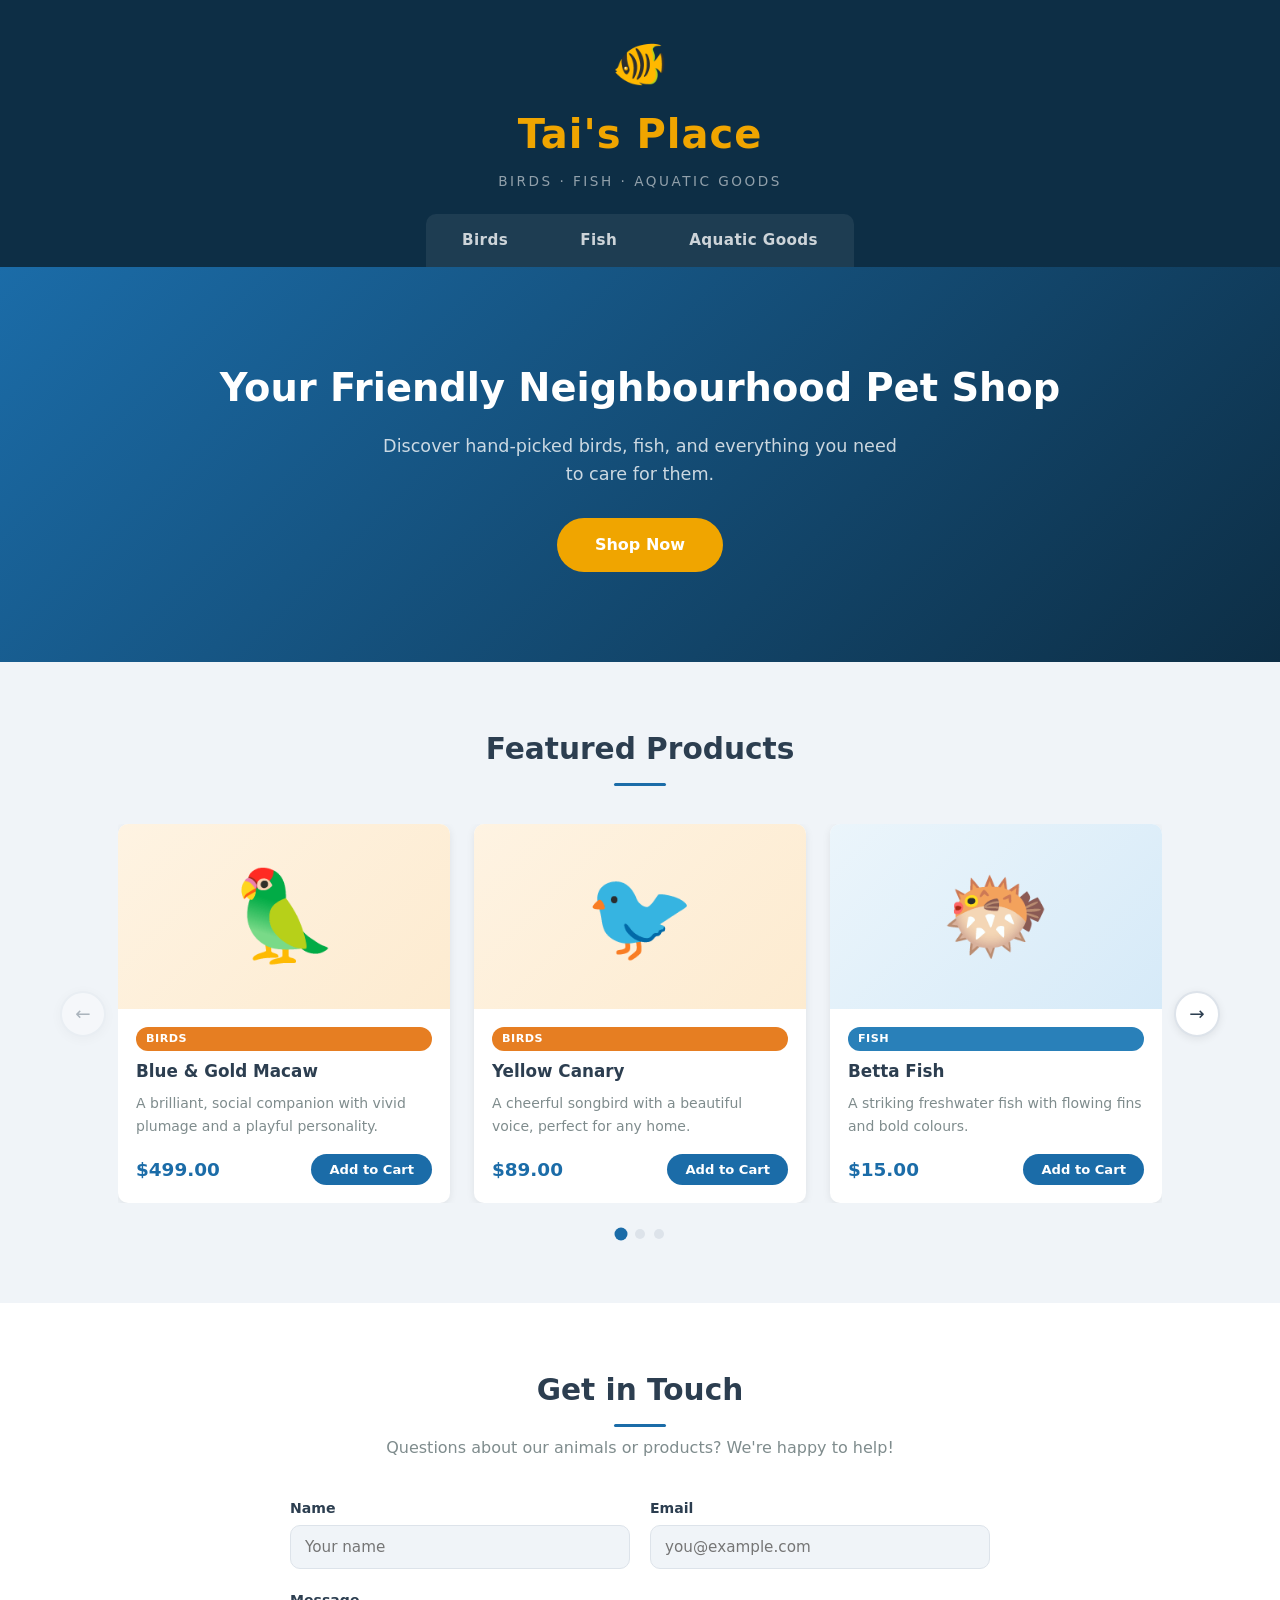
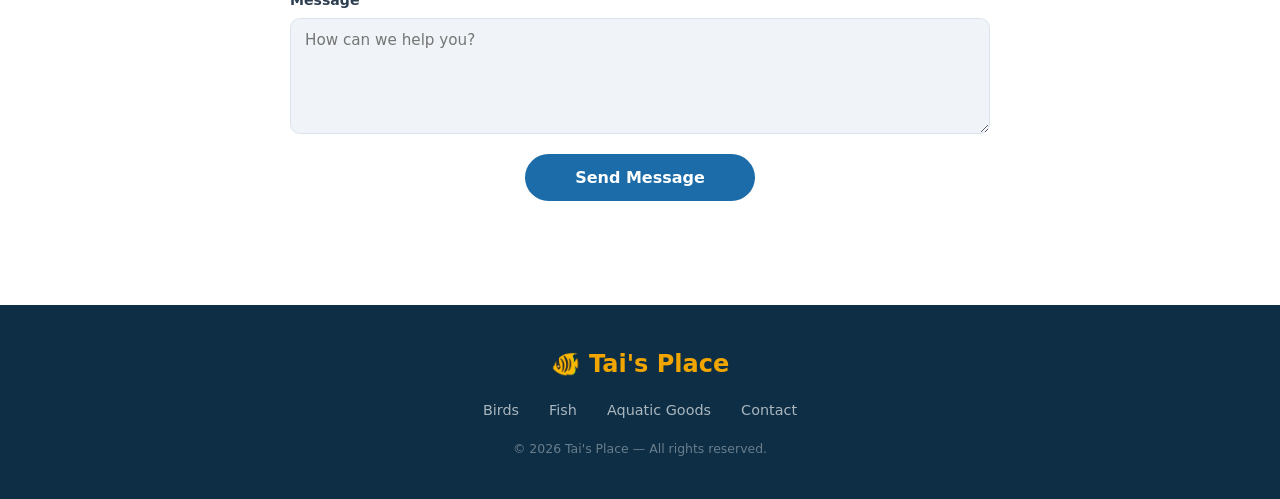
==== index.html @ bb194ff0 "Initial commit" ====
<!DOCTYPE html>
<html lang="en">
<head>
  <meta charset="UTF-8" />
  <meta name="viewport" content="width=device-width, initial-scale=1.0" />
  <title>Tai's Place — Birds, Fish &amp; Aquatic Goods</title>
  <link rel="stylesheet" href="style.css" />
</head>
<body>

  <!-- ============================================================
       HEADER: Logo (centered) + Navigation (centered below logo)
  ============================================================ -->
  <header class="site-header">

    <!-- Logo -->
    <div class="logo">
      <span class="logo-icon">🐠</span>
      <h1>Tai's Place</h1>
      <p class="tagline">Birds · Fish · Aquatic Goods</p>
    </div>

    <!-- Nav links: Birds | Fish | Aquatic Goods -->
    <nav class="main-nav" aria-label="Main navigation">
      <ul>
        <li><a href="#birds"        class="nav-link">Birds</a></li>
        <li><a href="#fish"         class="nav-link">Fish</a></li>
        <li><a href="#aquatic-goods" class="nav-link">Aquatic Goods</a></li>
      </ul>
    </nav>

  </header>

  <!-- ============================================================
       HERO BANNER — quick welcome section (generic website staple)
  ============================================================ -->
  <section class="hero">
    <div class="hero-content">
      <h2>Your Friendly Neighbourhood Pet Shop</h2>
      <p>Discover hand-picked birds, fish, and everything you need to care for them.</p>
      <a href="#featured" class="btn-primary">Shop Now</a>
    </div>
  </section>

  <!-- ============================================================
       MAIN CONTENT
  ============================================================ -->
  <main>

    <!-- ---- FEATURED PRODUCTS CAROUSEL ---- -->
    <section class="carousel-section" id="featured">
      <h2 class="section-title">Featured Products</h2>

      <div class="carousel-wrapper">

        <!-- Previous arrow button -->
        <button class="carousel-btn" id="prevBtn" aria-label="Previous product">&#8592;</button>

        <!-- Viewport: clips the overflowing track -->
        <div class="carousel-viewport">

          <!-- Track: slides left/right via JS translateX -->
          <div class="carousel-track" id="carouselTrack">

            <!-- Product 1 — Birds -->
            <article class="product-card" id="birds">
              <div class="card-image birds-bg">🦜</div>
              <div class="card-body">
                <span class="badge badge-birds">Birds</span>
                <h3>Blue &amp; Gold Macaw</h3>
                <p>A brilliant, social companion with vivid plumage and a playful personality.</p>
                <div class="card-footer">
                  <span class="price">$499.00</span>
                  <button class="btn-cart">Add to Cart</button>
                </div>
              </div>
            </article>

            <!-- Product 2 — Birds -->
            <article class="product-card">
              <div class="card-image birds-bg">🐦</div>
              <div class="card-body">
                <span class="badge badge-birds">Birds</span>
                <h3>Yellow Canary</h3>
                <p>A cheerful songbird with a beautiful voice, perfect for any home.</p>
                <div class="card-footer">
                  <span class="price">$89.00</span>
                  <button class="btn-cart">Add to Cart</button>
                </div>
              </div>
            </article>

            <!-- Product 3 — Fish -->
            <article class="product-card" id="fish">
              <div class="card-image fish-bg">🐡</div>
              <div class="card-body">
                <span class="badge badge-fish">Fish</span>
                <h3>Betta Fish</h3>
                <p>A striking freshwater fish with flowing fins and bold colours.</p>
                <div class="card-footer">
                  <span class="price">$15.00</span>
                  <button class="btn-cart">Add to Cart</button>
                </div>
              </div>
            </article>

            <!-- Product 4 — Fish -->
            <article class="product-card">
              <div class="card-image fish-bg">🐟</div>
              <div class="card-body">
                <span class="badge badge-fish">Fish</span>
                <h3>Goldfish</h3>
                <p>A classic, easy-care pet fish that's great for beginners of all ages.</p>
                <div class="card-footer">
                  <span class="price">$8.00</span>
                  <button class="btn-cart">Add to Cart</button>
                </div>
              </div>
            </article>

            <!-- Product 5 — Aquatic Goods -->
            <article class="product-card" id="aquatic-goods">
              <div class="card-image aquatic-bg">🪸</div>
              <div class="card-body">
                <span class="badge badge-aquatic">Aquatic Goods</span>
                <h3>Aquarium Starter Kit</h3>
                <p>Tank, filter, air pump, and décor — everything you need in one box.</p>
                <div class="card-footer">
                  <span class="price">$129.00</span>
                  <button class="btn-cart">Add to Cart</button>
                </div>
              </div>
            </article>

          </div><!-- end .carousel-track -->
        </div><!-- end .carousel-viewport -->

        <!-- Next arrow button -->
        <button class="carousel-btn" id="nextBtn" aria-label="Next product">&#8594;</button>

      </div><!-- end .carousel-wrapper -->

      <!-- Dot indicators — built dynamically in script.js -->
      <div class="carousel-dots" id="carouselDots" aria-label="Slide navigation"></div>

    </section><!-- end #featured -->

    <!-- ---- CONTACT SECTION ---- -->
    <section class="contact-section" id="contact">
      <div class="contact-inner">

        <h2 class="section-title">Get in Touch</h2>
        <p class="contact-subtitle">Questions about our animals or products? We're happy to help!</p>

        <form class="contact-form" id="contactForm" novalidate>

          <!-- Name + Email side by side on wider screens -->
          <div class="form-row">
            <div class="form-group">
              <label for="name">Name</label>
              <input type="text"  id="name"  name="name"  placeholder="Your name"         required />
            </div>
            <div class="form-group">
              <label for="email">Email</label>
              <input type="email" id="email" name="email" placeholder="you@example.com"   required />
            </div>
          </div>

          <div class="form-group">
            <label for="message">Message</label>
            <textarea id="message" name="message" rows="5" placeholder="How can we help you?" required></textarea>
          </div>

          <button type="submit" class="btn-submit">Send Message</button>

          <!-- Success / error message (set by script.js) -->
          <p class="form-feedback" id="formFeedback" aria-live="polite"></p>

        </form>
      </div>
    </section><!-- end #contact -->

  </main>

  <!-- ============================================================
       FOOTER
  ============================================================ -->
  <footer class="site-footer">
    <div class="footer-inner">

      <p class="footer-brand">🐠 Tai's Place</p>

      <nav class="footer-nav" aria-label="Footer navigation">
        <a href="#birds">Birds</a>
        <a href="#fish">Fish</a>
        <a href="#aquatic-goods">Aquatic Goods</a>
        <a href="#contact">Contact</a>
      </nav>

      <p class="footer-copy">&copy; 2026 Tai's Place &mdash; All rights reserved.</p>

    </div>
  </footer>

  <script src="script.js"></script>
</body>
</html>
---- style.css ----
/* ============================================================
   RESET & CSS VARIABLES
   ============================================================ */
*, *::before, *::after {
  box-sizing: border-box;
  margin: 0;
  padding: 0;
}

:root {
  /* Colour palette */
  --clr-primary:    #1B6CA8;   /* ocean blue */
  --clr-primary-dk: #0D2E45;   /* dark blue (header / footer) */
  --clr-accent:     #F0A500;   /* gold (logo, hover highlights) */
  --clr-green:      #27AE60;   /* success / aquatic green */
  --clr-bg:         #F0F4F8;   /* page background */
  --clr-surface:    #FFFFFF;   /* cards and panels */
  --clr-text:       #2C3E50;   /* body text */
  --clr-muted:      #7F8C8D;   /* secondary / placeholder text */
  --clr-border:     #DDE3EA;   /* input / card borders */

  /* Category badge colours */
  --clr-birds:   #E67E22;
  --clr-fish:    #2980B9;
  --clr-aquatic: #27AE60;

  /* Reusable tokens */
  --radius:     10px;
  --shadow-sm:  0 2px 8px  rgba(0, 0, 0, .08);
  --shadow-md:  0 4px 20px rgba(0, 0, 0, .13);
  --transition: .3s ease;
  --font:       'Segoe UI', system-ui, sans-serif;
}

html { scroll-behavior: smooth; }

body {
  font-family: var(--font);
  background: var(--clr-bg);
  color: var(--clr-text);
  line-height: 1.6;
}

/* Utility resets */
a           { text-decoration: none; color: inherit; }
ul          { list-style: none; }
button      { cursor: pointer; border: none; font-family: var(--font); }
img, video  { display: block; max-width: 100%; }


/* ============================================================
   HEADER  (logo + nav, both centred)
   ============================================================ */
.site-header {
  background: var(--clr-primary-dk);
  color: #fff;
  text-align: center;
  padding: 28px 20px 0;   /* no bottom pad — nav flush to edge */
}

/* --- Logo --- */
.logo { margin-bottom: 22px; }

.logo-icon {
  display: block;
  font-size: 2.8rem;
  margin-bottom: 2px;
}

.logo h1 {
  font-size: 2.5rem;
  font-weight: 800;
  letter-spacing: 1px;
  color: var(--clr-accent);
}

.tagline {
  margin-top: 5px;
  font-size: .85rem;
  letter-spacing: 2.5px;
  text-transform: uppercase;
  color: rgba(255, 255, 255, .55);
}

/* --- Navigation --- */
.main-nav ul {
  display: inline-flex;       /* shrink-wrap to content */
  justify-content: center;
  background: rgba(255, 255, 255, .07);
  border-radius: var(--radius) var(--radius) 0 0;
  overflow: hidden;
}

.nav-link {
  display: block;
  padding: 14px 36px;
  font-size: .95rem;
  font-weight: 600;
  letter-spacing: .4px;
  color: rgba(255, 255, 255, .78);
  transition: background var(--transition), color var(--transition);
}

.nav-link:hover {
  background: var(--clr-primary);
  color: #fff;
}


/* ============================================================
   HERO BANNER
   ============================================================ */
.hero {
  background: linear-gradient(135deg, #1B6CA8 0%, #0D2E45 100%);
  color: #fff;
  text-align: center;
  padding: 90px 20px;
}

.hero-content h2 {
  font-size: 2.4rem;
  font-weight: 800;
  margin-bottom: 14px;
}

.hero-content p {
  font-size: 1.1rem;
  color: rgba(255, 255, 255, .78);
  max-width: 520px;
  margin: 0 auto 30px;
}

/* Primary CTA button */
.btn-primary {
  display: inline-block;
  background: var(--clr-accent);
  color: #fff;
  font-size: 1rem;
  font-weight: 700;
  padding: 14px 38px;
  border-radius: 50px;
  transition: transform var(--transition), box-shadow var(--transition);
}

.btn-primary:hover {
  transform: translateY(-3px);
  box-shadow: 0 8px 22px rgba(240, 165, 0, .45);
}


/* ============================================================
   SHARED SECTION TITLE
   ============================================================ */
.section-title {
  text-align: center;
  font-size: 1.85rem;
  font-weight: 700;
  color: var(--clr-text);
  margin-bottom: 6px;
}

/* Decorative underline bar */
.section-title::after {
  content: '';
  display: block;
  width: 52px;
  height: 3px;
  background: var(--clr-primary);
  border-radius: 2px;
  margin: 10px auto 0;
}


/* ============================================================
   CAROUSEL SECTION
   ============================================================ */
.carousel-section {
  max-width: 1200px;
  margin: 0 auto;
  padding: 64px 20px;
}

/* Outer flex row: [prevBtn] [viewport] [nextBtn] */
.carousel-wrapper {
  display: flex;
  align-items: center;
  gap: 12px;
  margin-top: 38px;
}

/* Clips cards that are off-screen */
.carousel-viewport {
  overflow: hidden;
  flex: 1;
}

/* Slides horizontally; JS sets transform: translateX() */
.carousel-track {
  display: flex;
  gap: 24px;
  transition: transform .45s ease;
}

/* ---- Product Card ---- */
.product-card {
  /* Default: 3 cards per view.
     Width = (100% of viewport - 2 gaps) / 3
           = 33.333% - (2 × 24px / 3)
           = 33.333% - 16px                */
  flex: 0 0 calc(33.333% - 16px);
  background: var(--clr-surface);
  border-radius: var(--radius);
  box-shadow: var(--shadow-sm);
  overflow: hidden;
  transition: box-shadow var(--transition), transform var(--transition);
}

.product-card:hover {
  box-shadow: var(--shadow-md);
  transform: translateY(-5px);
}

/* Card image zone — coloured gradient per category */
.card-image {
  height: 185px;
  display: flex;
  align-items: center;
  justify-content: center;
  font-size: 5.5rem;
  user-select: none;
}

.birds-bg   { background: linear-gradient(135deg, #FEF3E2, #FDEBD0); }
.fish-bg    { background: linear-gradient(135deg, #EBF5FB, #D6EAF8); }
.aquatic-bg { background: linear-gradient(135deg, #EAFAF1, #D5F5E3); }

/* Card text / action zone */
.card-body {
  padding: 18px;
  display: flex;
  flex-direction: column;
  gap: 7px;
}

.card-body h3 {
  font-size: 1.05rem;
  font-weight: 700;
}

.card-body p {
  font-size: .875rem;
  color: var(--clr-muted);
  flex: 1;
}

/* Bottom row: price + button */
.card-footer {
  display: flex;
  align-items: center;
  justify-content: space-between;
  margin-top: 10px;
}

.price {
  font-size: 1.15rem;
  font-weight: 700;
  color: var(--clr-primary);
}

.btn-cart {
  background: var(--clr-primary);
  color: #fff;
  font-size: .82rem;
  font-weight: 600;
  padding: 8px 18px;
  border-radius: 50px;
  transition: background var(--transition), transform var(--transition);
}

.btn-cart:hover {
  background: var(--clr-primary-dk);
  transform: scale(1.05);
}

/* ---- Category Badges ---- */
.badge {
  display: inline-block;
  font-size: .7rem;
  font-weight: 700;
  letter-spacing: .5px;
  text-transform: uppercase;
  padding: 3px 10px;
  border-radius: 50px;
  color: #fff;
}

.badge-birds   { background: var(--clr-birds); }
.badge-fish    { background: var(--clr-fish); }
.badge-aquatic { background: var(--clr-aquatic); }

/* ---- Prev / Next Arrow Buttons ---- */
.carousel-btn {
  flex-shrink: 0;
  width: 46px;
  height: 46px;
  border-radius: 50%;
  background: var(--clr-surface);
  border: 2px solid var(--clr-border);
  font-size: 1.15rem;
  color: var(--clr-text);
  box-shadow: var(--shadow-sm);
  transition: background var(--transition), color var(--transition), border-color var(--transition);
}

.carousel-btn:hover {
  background: var(--clr-primary);
  color: #fff;
  border-color: var(--clr-primary);
}

.carousel-btn:disabled {
  opacity: .35;
  pointer-events: none;
}

/* ---- Dot Indicators ---- */
.carousel-dots {
  display: flex;
  justify-content: center;
  gap: 9px;
  margin-top: 26px;
}

.dot {
  width: 10px;
  height: 10px;
  border-radius: 50%;
  background: var(--clr-border);
  border: none;
  transition: background var(--transition), transform var(--transition);
}

.dot.active {
  background: var(--clr-primary);
  transform: scale(1.3);
}


/* ============================================================
   CONTACT SECTION
   ============================================================ */
.contact-section {
  background: var(--clr-surface);
  padding: 64px 20px;
}

.contact-inner {
  max-width: 700px;
  margin: 0 auto;
}

.contact-subtitle {
  text-align: center;
  color: var(--clr-muted);
  margin: 8px 0 36px;
}

.contact-form {
  display: flex;
  flex-direction: column;
  gap: 20px;
}

/* Name + Email in two columns (collapses on mobile via media query) */
.form-row {
  display: grid;
  grid-template-columns: 1fr 1fr;
  gap: 20px;
}

.form-group {
  display: flex;
  flex-direction: column;
  gap: 6px;
}

.form-group label {
  font-size: .88rem;
  font-weight: 600;
}

.form-group input,
.form-group textarea {
  padding: 12px 14px;
  border: 1.5px solid var(--clr-border);
  border-radius: var(--radius);
  font-family: var(--font);
  font-size: .95rem;
  color: var(--clr-text);
  background: var(--clr-bg);
  resize: vertical;
  transition: border-color var(--transition), box-shadow var(--transition);
}

.form-group input:focus,
.form-group textarea:focus {
  outline: none;
  border-color: var(--clr-primary);
  box-shadow: 0 0 0 3px rgba(27, 108, 168, .15);
}

.btn-submit {
  align-self: center;
  background: var(--clr-primary);
  color: #fff;
  font-size: 1rem;
  font-weight: 700;
  padding: 14px 50px;
  border-radius: 50px;
  transition: background var(--transition), transform var(--transition), box-shadow var(--transition);
}

.btn-submit:hover {
  background: var(--clr-primary-dk);
  transform: translateY(-2px);
  box-shadow: 0 8px 22px rgba(27, 108, 168, .3);
}

/* Feedback message shown after form submit */
.form-feedback {
  text-align: center;
  font-size: .9rem;
  min-height: 1.4em;
  color: var(--clr-green);
}

.form-feedback.error { color: #e74c3c; }


/* ============================================================
   FOOTER
   ============================================================ */
.site-footer {
  background: var(--clr-primary-dk);
  color: rgba(255, 255, 255, .65);
  text-align: center;
  padding: 40px 20px;
}

.footer-inner {
  max-width: 900px;
  margin: 0 auto;
  display: flex;
  flex-direction: column;
  align-items: center;
  gap: 16px;
}

.footer-brand {
  font-size: 1.5rem;
  font-weight: 800;
  color: var(--clr-accent);
}

.footer-nav {
  display: flex;
  gap: 30px;
  flex-wrap: wrap;
  justify-content: center;
}

.footer-nav a {
  font-size: .9rem;
  color: rgba(255, 255, 255, .65);
  transition: color var(--transition);
}

.footer-nav a:hover { color: #fff; }

.footer-copy {
  font-size: .78rem;
  color: rgba(255, 255, 255, .38);
}


/* ============================================================
   RESPONSIVE BREAKPOINTS
   ============================================================ */

/* Tablet — show 2 cards per view */
@media (max-width: 900px) {
  .product-card {
    /* 2 cards: (100% - 1 gap) / 2 = 50% - 12px */
    flex: 0 0 calc(50% - 12px);
  }

  .hero-content h2 { font-size: 2rem; }
}

/* Mobile — show 1 card per view */
@media (max-width: 580px) {
  .product-card {
    flex: 0 0 100%;
  }

  /* Stack name + email vertically */
  .form-row {
    grid-template-columns: 1fr;
  }

  .logo h1         { font-size: 2rem; }
  .nav-link        { padding: 12px 20px; }
  .hero-content h2 { font-size: 1.6rem; }
}
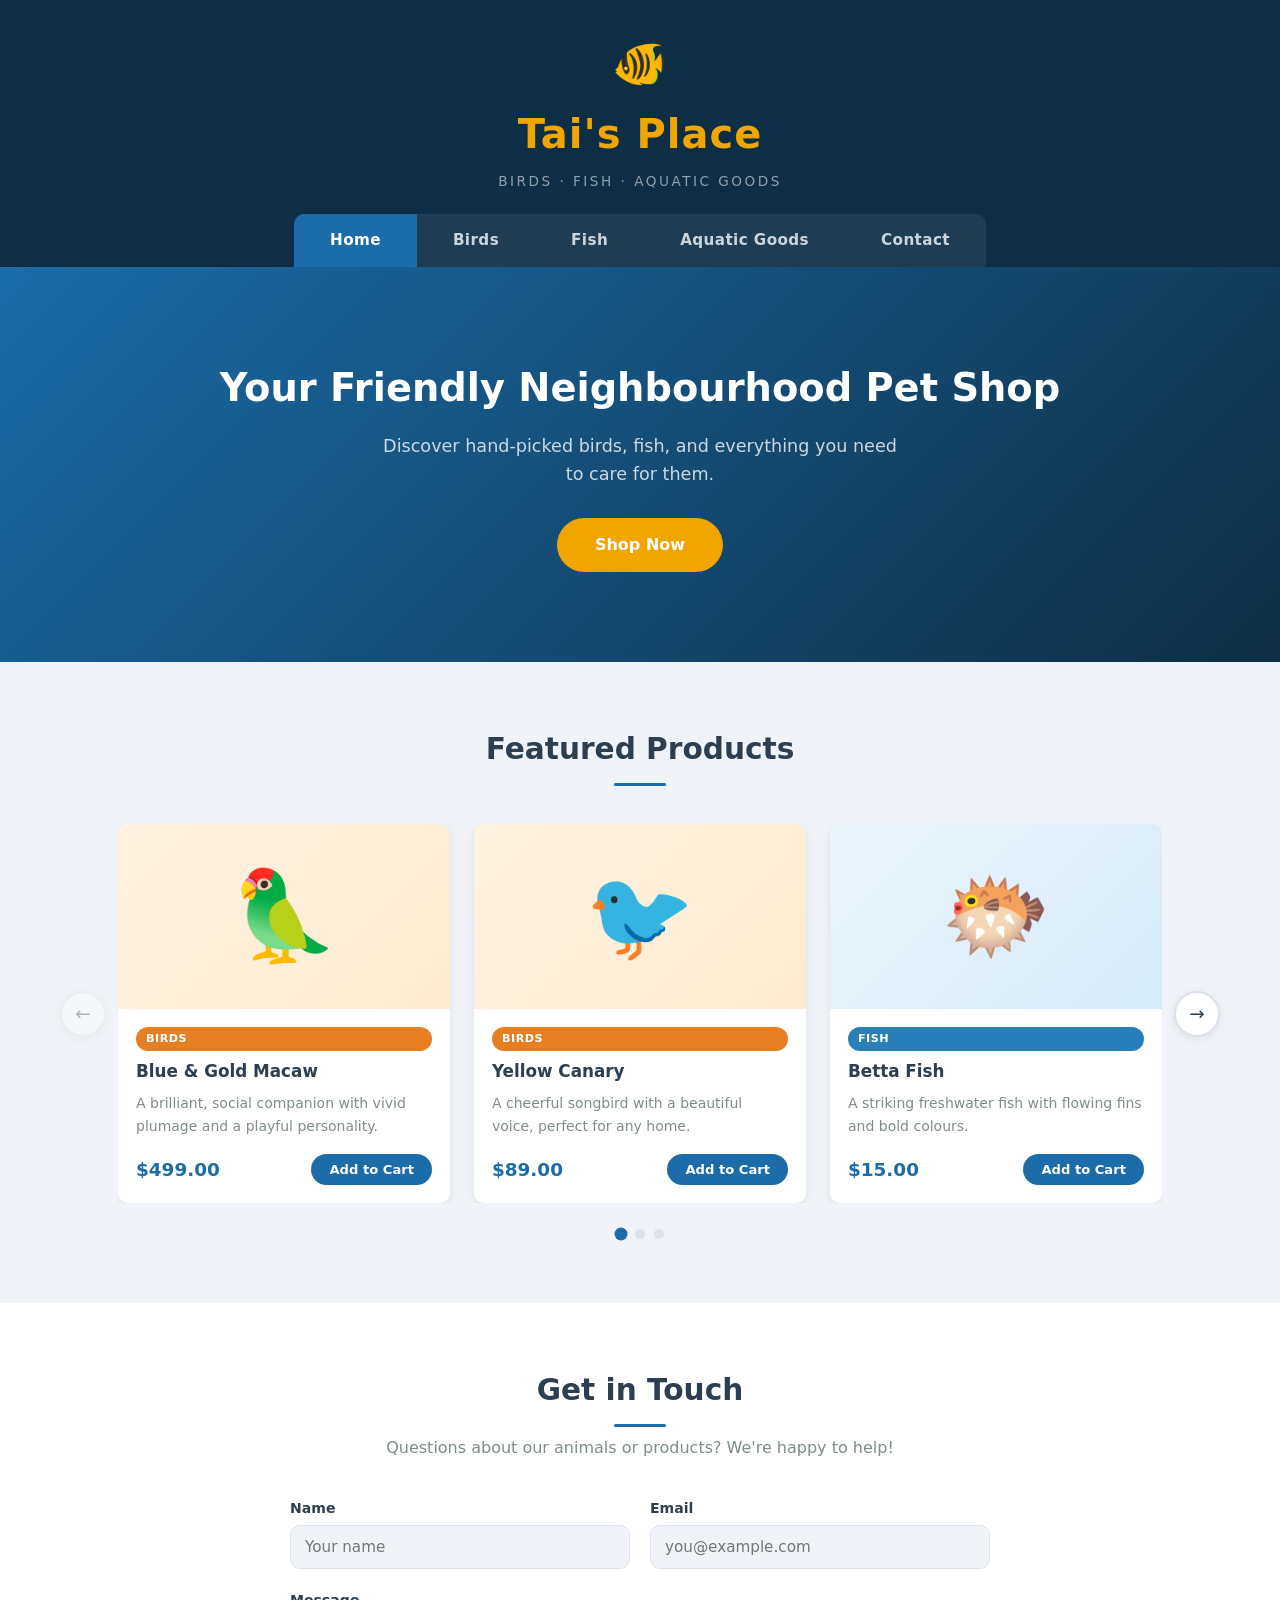
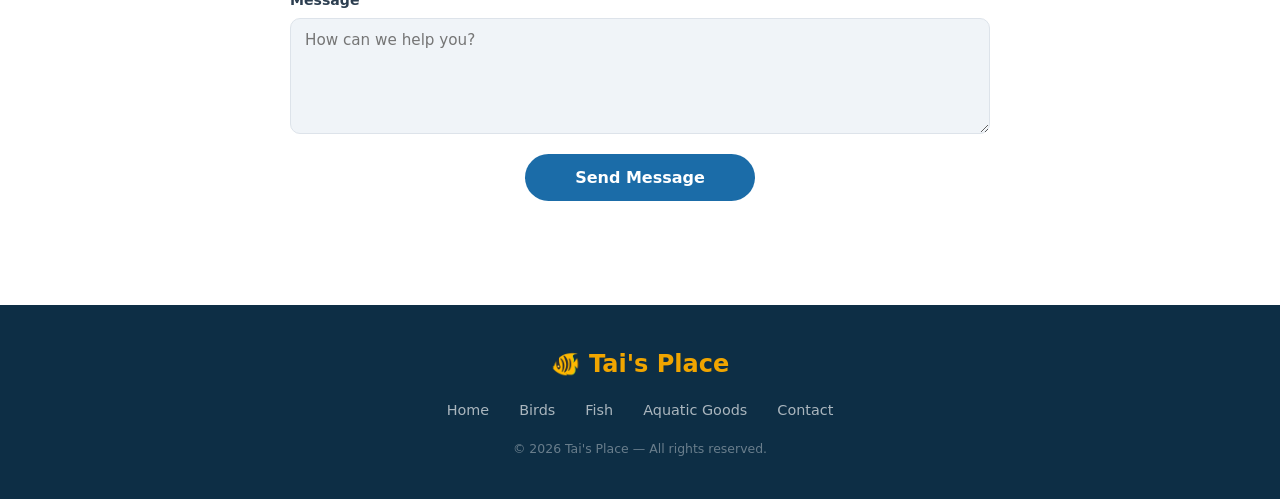
==== commit 66e4c5d0: "Added home and contact to nav bar" ====
--- a/index.html
+++ b/index.html
@@ -13,19 +13,23 @@
   ============================================================ -->
   <header class="site-header">
 
-    <!-- Logo -->
-    <div class="logo">
-      <span class="logo-icon">🐠</span>
-      <h1>Tai's Place</h1>
-      <p class="tagline">Birds · Fish · Aquatic Goods</p>
-    </div>
-
-    <!-- Nav links: Birds | Fish | Aquatic Goods -->
+    <!-- Logo — clicking it returns to the home page -->
+    <a href="index.html" class="logo-link">
+      <div class="logo">
+        <span class="logo-icon">🐠</span>
+        <h1>Tai's Place</h1>
+        <p class="tagline">Birds · Fish · Aquatic Goods</p>
+      </div>
+    </a>
+
+    <!-- Nav links: Home | Birds | Fish | Aquatic Goods | Contact -->
     <nav class="main-nav" aria-label="Main navigation">
       <ul>
-        <li><a href="#birds"        class="nav-link">Birds</a></li>
-        <li><a href="#fish"         class="nav-link">Fish</a></li>
-        <li><a href="#aquatic-goods" class="nav-link">Aquatic Goods</a></li>
+        <li><a href="index.html"         class="nav-link" aria-current="page">Home</a></li>
+        <li><a href="birds.html"         class="nav-link">Birds</a></li>
+        <li><a href="fish.html"          class="nav-link">Fish</a></li>
+        <li><a href="aquatic-goods.html" class="nav-link">Aquatic Goods</a></li>
+        <li><a href="contact.html"       class="nav-link">Contact</a></li>
       </ul>
     </nav>
 
@@ -191,10 +195,11 @@
       <p class="footer-brand">🐠 Tai's Place</p>
 
       <nav class="footer-nav" aria-label="Footer navigation">
-        <a href="#birds">Birds</a>
-        <a href="#fish">Fish</a>
-        <a href="#aquatic-goods">Aquatic Goods</a>
-        <a href="#contact">Contact</a>
+        <a href="index.html">Home</a>
+        <a href="birds.html">Birds</a>
+        <a href="fish.html">Fish</a>
+        <a href="aquatic-goods.html">Aquatic Goods</a>
+        <a href="contact.html">Contact</a>
       </nav>
 
       <p class="footer-copy">&copy; 2026 Tai's Place &mdash; All rights reserved.</p>
--- a/style.css
+++ b/style.css
@@ -61,11 +61,20 @@
 /* --- Logo --- */
 .logo { margin-bottom: 22px; }
 
+/* logo-link: the <a> that wraps the logo block */
+a.logo-link {
+  display: block;
+}
+
 .logo-icon {
   display: block;
   font-size: 2.8rem;
   margin-bottom: 2px;
-}
+  transition: opacity .3s ease;  /* used by JS emoji cycling */
+}
+
+/* Fade-out class toggled by JS during emoji swap */
+.logo-icon.fade-out { opacity: 0; }
 
 .logo h1 {
   font-size: 2.5rem;
@@ -101,7 +110,8 @@
   transition: background var(--transition), color var(--transition);
 }
 
-.nav-link:hover {
+.nav-link:hover,
+.nav-link[aria-current="page"] {
   background: var(--clr-primary);
   color: #fff;
 }
@@ -512,3 +522,59 @@
   .nav-link        { padding: 12px 20px; }
   .hero-content h2 { font-size: 1.6rem; }
 }
+
+/* ============================================================
+   PAGE HERO  (used on Birds, Fish, Aquatic Goods sub-pages)
+   ============================================================ */
+.page-hero {
+  text-align: center;
+  padding: 70px 20px;
+  color: #fff;
+}
+
+.page-hero h2 {
+  font-size: 2.6rem;
+  font-weight: 800;
+  margin-bottom: 12px;
+}
+
+.page-hero p {
+  font-size: 1.05rem;
+  color: rgba(255, 255, 255, .8);
+  max-width: 520px;
+  margin: 0 auto;
+}
+
+/* Gradient variants per category */
+.birds-hero   { background: linear-gradient(135deg, #E67E22 0%, #A04000 100%); }
+.fish-hero    { background: linear-gradient(135deg, #1B6CA8 0%, #0D2E45 100%); }
+.aquatic-hero { background: linear-gradient(135deg, #27AE60 0%, #1A6B3C 100%); }
+
+
+/* ============================================================
+   PRODUCTS GRID  (used on sub-pages: 3 × 2 default layout)
+   ============================================================ */
+.products-section {
+  max-width: 1200px;
+  margin: 0 auto;
+  padding: 64px 20px;
+}
+
+/* 3 equal columns on desktop */
+.products-grid {
+  display: grid;
+  grid-template-columns: repeat(3, 1fr);
+  gap: 24px;
+  margin-top: 38px;
+}
+
+/* Tablet: 2 columns */
+@media (max-width: 900px) {
+  .products-grid { grid-template-columns: repeat(2, 1fr); }
+}
+
+/* Mobile: 1 column */
+@media (max-width: 580px) {
+  .products-grid          { grid-template-columns: 1fr; }
+  .page-hero h2           { font-size: 2rem; }
+}
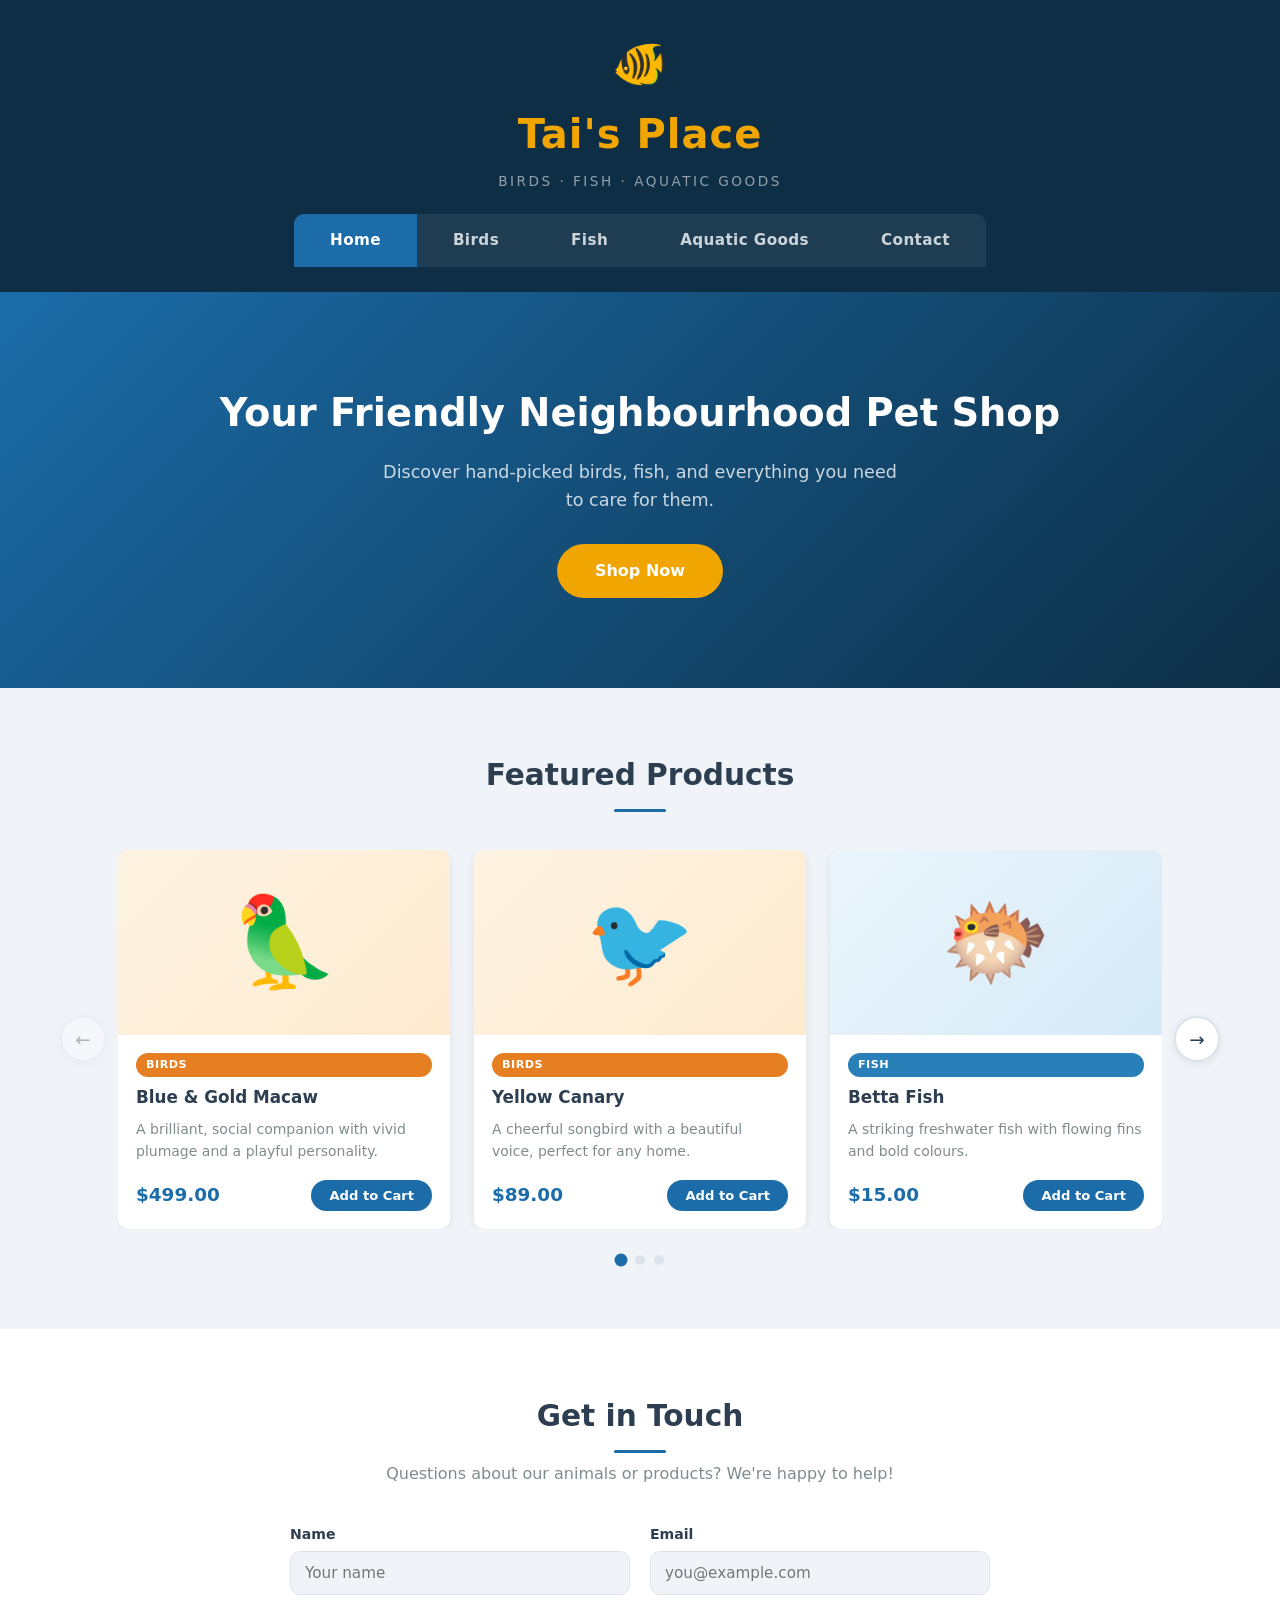
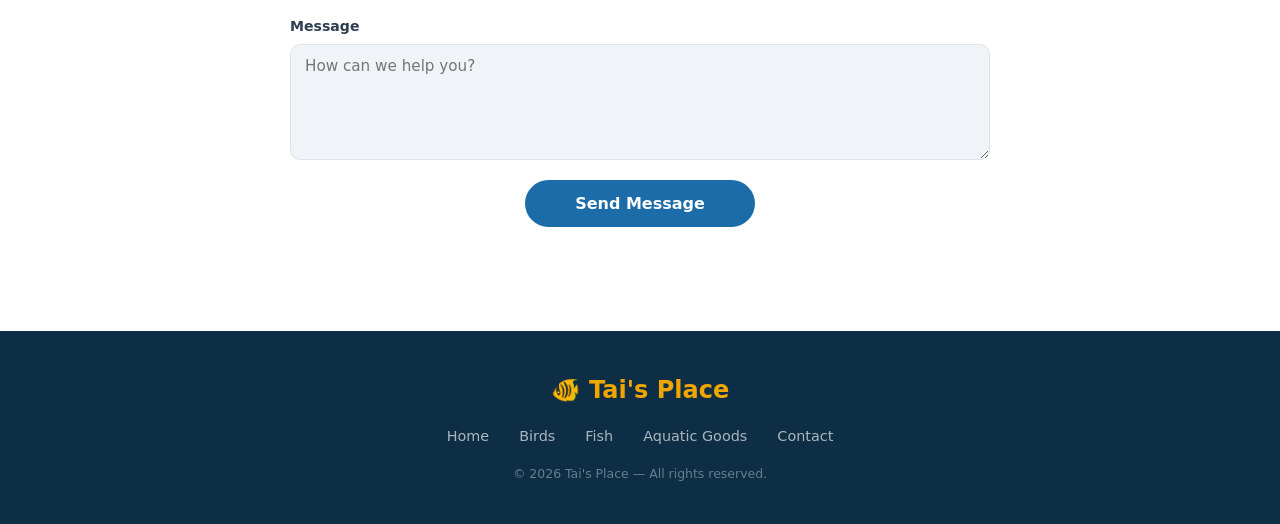
==== commit bdcfdb3c: "Added hambuger button for nav on mobile" ====
--- a/index.html
+++ b/index.html
@@ -32,6 +32,13 @@
         <li><a href="contact.html"       class="nav-link">Contact</a></li>
       </ul>
     </nav>
+
+    <!-- Hamburger button — hidden on desktop, shown on mobile via CSS -->
+    <button class="nav-toggle" id="navToggle" aria-label="Toggle navigation" aria-expanded="false">
+      <span></span>
+      <span></span>
+      <span></span>
+    </button>
 
   </header>
 
--- a/style.css
+++ b/style.css
@@ -547,7 +547,7 @@
 
 /* Gradient variants per category */
 .birds-hero   { background: linear-gradient(135deg, #E67E22 0%, #A04000 100%); }
-.fish-hero    { background: linear-gradient(135deg, #1B6CA8 0%, #0D2E45 100%); }
+.fish-hero    { background: linear-gradient(135deg, #45cbdd 0%, #0d3845 100%); }
 .aquatic-hero { background: linear-gradient(135deg, #27AE60 0%, #1A6B3C 100%); }
 
 
@@ -577,4 +577,86 @@
 @media (max-width: 580px) {
   .products-grid          { grid-template-columns: 1fr; }
   .page-hero h2           { font-size: 2rem; }
+}
+
+
+/* ============================================================
+   CONTACT PAGE
+   — Two-column layout: form on the left, store info on the right
+   ============================================================ */
+
+/* Hero variant (neutral blue, same as fish hero) */
+.contact-hero { background: linear-gradient(135deg, #bc3fc0 0%, #3a0d45 100%); }
+
+.contact-page-section {
+  max-width: 1100px;
+  margin: 0 auto;
+  padding: 64px 20px;
+}
+
+/* Two columns: form takes more space */
+.contact-page-inner {
+  display: grid;
+  grid-template-columns: 1fr 380px;
+  gap: 52px;
+  align-items: start;
+}
+
+/* ---- Store info aside ---- */
+.contact-info-col {
+  background: var(--clr-surface);
+  border-radius: var(--radius);
+  box-shadow: var(--shadow-sm);
+  padding: 32px;
+}
+
+.info-heading {
+  font-size: 1.25rem;
+  font-weight: 700;
+  margin-bottom: 24px;
+  color: var(--clr-text);
+}
+
+.info-list {
+  display: flex;
+  flex-direction: column;
+  gap: 22px;
+}
+
+.info-item {
+  display: flex;
+  align-items: flex-start;
+  gap: 14px;
+}
+
+.info-icon {
+  font-size: 1.4rem;
+  flex-shrink: 0;
+  margin-top: 2px;
+}
+
+.info-item strong {
+  display: block;
+  font-size: .9rem;
+  margin-bottom: 3px;
+}
+
+.info-item p {
+  font-size: .88rem;
+  color: var(--clr-muted);
+  line-height: 1.6;
+}
+
+.info-item a {
+  color: var(--clr-primary);
+  transition: color var(--transition);
+}
+
+.info-item a:hover { color: var(--clr-primary-dk); }
+
+/* Collapse to single column on tablet / mobile */
+@media (max-width: 820px) {
+  .contact-page-inner {
+    grid-template-columns: 1fr;
+  }
 }
